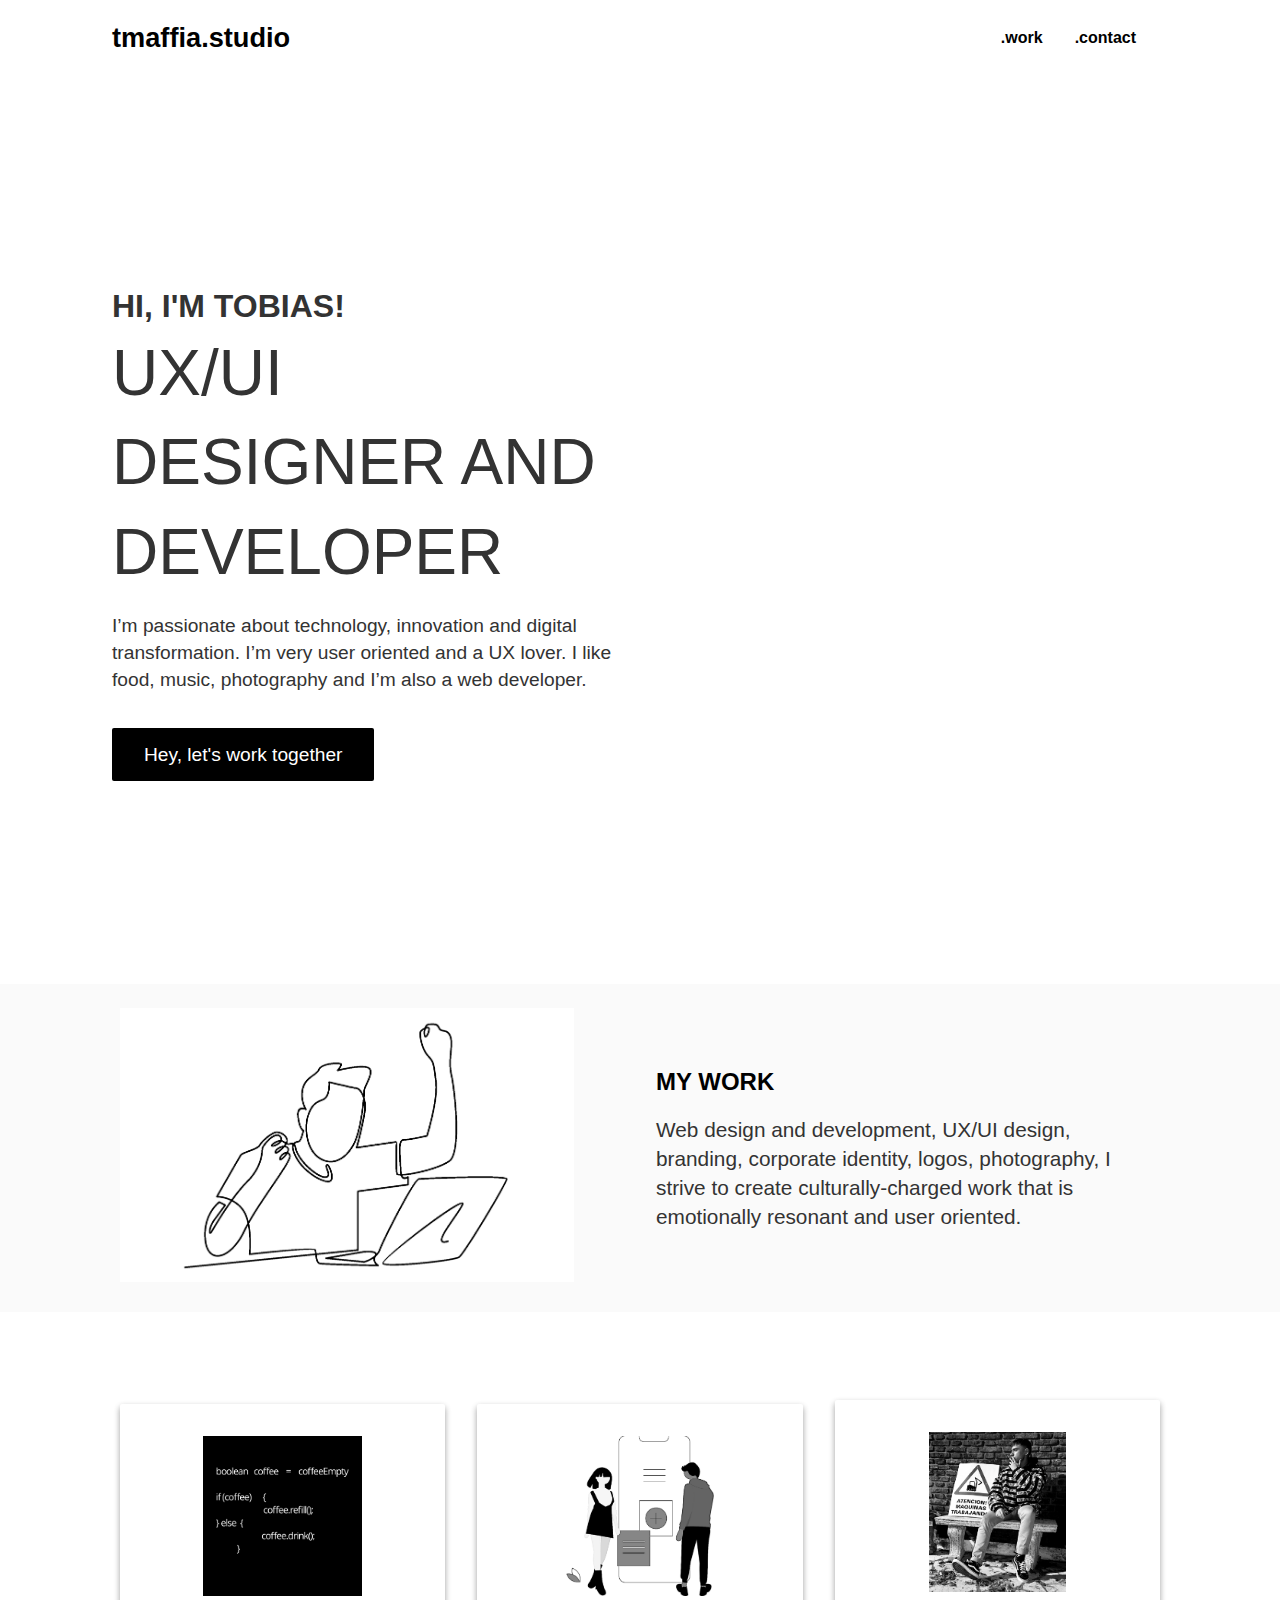
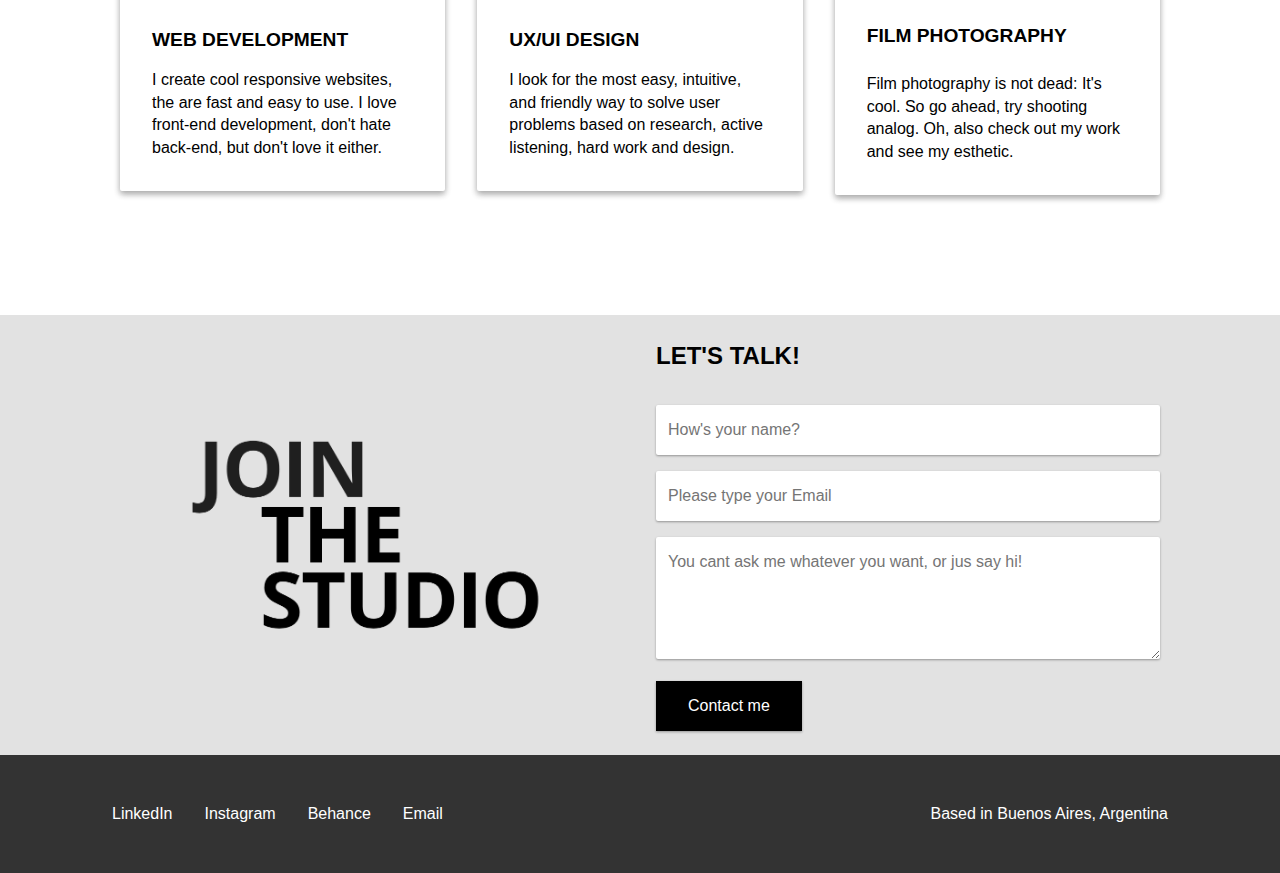
==== index.html @ 6d2ff8a6 "first commit" ====
<!DOCTYPE html>
<html lang="en">

<head>
    <meta charset="UTF-8">
    <meta http-equiv="X-UA-Compatible" content="IE=edge">
    <meta name="viewport" content="width=device-width, initial-scale=1.0">
    <link rel="stylesheet" href="/css/styles-compilado.css">
    <title>Portfolio Tobias Maffia</title>
    <script src="/scripts/app.js"></script>
</head>

<body>
    <!-- Header -->
    <header class="header">
        <div class="container">
            <nav class="nav">
                <div class="nav-logo">
                    <a href="index.html" class="nav-logo__link" title="logo">tmaffia.studio</a>
                </div>
                <div class="nav-menu">
                    <ul class="nav-menu__item">
                        <li><a href="#work" class="nav-menu__link">.work</a></li>
                        <li><a href="#contact" class="nav-menu__link">.contact</a></li>
                    </ul>
                </div>
            </nav>
            <div class="hero">
                <div class="hero-text">
                    <h1 id="about" class="hero-text__main">Hi, i'm Tobias!</h1>
                    <h2 class="hero-text__main2">UX/UI designer and developer</h2>
                    <p class="hero-text__subs">I’m passionate about technology,
                        innovation and digital transformation.
                        I’m very user oriented and a UX lover.
                        I like food, music, photography and I’m
                        also a web developer.</p>
                    <a class="hero-text__btn" href="#contact">Hey, let's work together</a>
                </div>
            </div>
        </div>
    </header>
    <!-- Main -->
    <main class="main">
        <section class="about">
            <div class="container">
                <div class="about-image">
                    <img class="about-image__main" src="/images/mememe.png" alt="Images">
                </div>
                <div class="about-text">
                    <h1 id="work" class="about-text__main"> MY WORK</h1>
                    <p class="about-text__subs">Web design and development, UX/UI design, branding, corporate identity,
                        logos, photography, I strive to create culturally-charged work that is emotionally resonant and user oriented.
                    </p>
                </div>
            </div>
        </section>
        <section class="service">
            <div class="container">
                <div class="card card-1">
                    <div class="card-image">
                        <a href="webDev.html" target="_blank"><img src="/images/codeimage.png" alt="Images" ></a>
                    </div>
                    <div class="card-text">
                        <a href="webDev.html" target="_blank"><h2 class="card-text__title">Web development</h2></a>
                        <p class="card-text__subs">I create cool responsive websites, the are fast and easy to use. I love front-end development, don't  hate back-end, but don't love it either. 
                        </p>
                    </div>
                </div>
                <div class="card card-2">
                    <div class="card-image">
                        <a href="uxui.html" target="_blank"><img src="/images/uxuiimage.png" alt="Images"></a>
                    </div>
                    <div class="card-text">
                        <a href="uxui.html" target="_blank"><h2 class="card-text__title">UX/UI design</h2></a>
                        <p class="card-text__subs">I look for the most easy, intuitive, and friendly way to solve user problems based on research, active listening, hard work and design.
                        </p>
                    </div>
                </div>
                <div class="card card-3">
                    <div class="card-image">
                        <a href="film.html">  <img src="/images/photosec.png" alt="Images"></a>
                    </div>
                    <div class="card-text">
                        <a href="film.html">  <h2 class="card-text__title">Film photography</h2></a>
                        <a href="film.html"> <p class="card-text__subs" id="filmlink"> Film photography is not dead: It's cool. So go ahead, try shooting analog. Oh, also check out my work and see my esthetic.
                        </p></a>
                    </div>
                </div>
            </div>
        </section>
        <section class="contact">
            <div class="container">
                <div class="contact-image">
                    <img src="/images/thestudio.png" alt="Images">
                </div>
                <div id="contact" class="contact-form">
                    <h2 class="contact-title">Let's talk!</h2>
                    <form class="form" name="contact-form" netlify>
                        <div class="form-group group-1">
                            <input type="text" name="name" class="form-input" placeholder="How's your name?">
                        </div>
                        <div class="form-group group-2">
                            <input type="text" name="email" class="form-input" placeholder="Please type your Email">
                        </div>
                        <div class="form-group group-3">
                            <textarea name="message" rows="5" class="form-textarea"
                                placeholder="You cant ask me whatever you want, or jus say hi!"></textarea>
                        </div>
                        <div class="form-group group-4">
                            <input type="submit" class="form-submit" value="Contact me">
                        </div>
                    </form>
                </div>
            </div>
        </section>
    </main>
    <footer class="footer">
        <div class="container">
            <div class="footer-menu">
                <ul class="footer-menu__item">
                    <li><a href="https://www.linkedin.com/in/tobiasmaffia/" class="footer-menu__link" target="_blank">LinkedIn</a></li>
                    <li><a href="https://www.instagram.com/tmaffia.studio/" class="footer-menu__link" target="_blank">Instagram</a></li>
                    <li><a href="https://www.behance.net/tobiasmaffia" class="footer-menu__link" target="_blank">Behance</a></li>
                    <li><a href="mailto:maffiatobias@gmail.com" class="footer-menu__link" target="_blank">Email</a></li>
                </ul>
            </div>
            <div class="footer-copy">
                <p>Based in Buenos Aires, Argentina</p>
            </div>
        </div>
    </footer>
</body>

</html>
---- css/styles-compilado.css ----
* {
  margin: 0;
  padding: 0;
  box-sizing: border-box;
  text-decoration: none;
  list-style: none;
}

body {
  font-family: "Segoe UI", Tahoma, Geneva, Verdana, sans-serif;
  font-size: 1rem;
  font-weight: normal;
  line-height: 1.4;
  background: #ffffff;
  color: #333333;
}

.container {
  padding: 0 1rem;
  margin: 0 auto;
  max-width: 68rem;
  width: 100%;
}

.header .nav {
  display: flex;
  flex-direction: row;
  flex: 1;
  flex-basis: auto;
  justify-content: space-between;
  align-items: center;
  padding: 1.2rem 0;
  margin: 0 auto;
}

.header .nav-logo {
  font-family: inherit;
  line-height: inherit;
}

.header .nav-logo__link {
  font-size: 1.7rem;
  font-weight: 700;
  color: #000000;
}

.header .nav-menu__item {
  display: flex;
  flex-direction: row;
  flex: 1;
  flex-basis: auto;
}

.header .nav-menu__link {
  margin: 0 2rem 0 0;
  font-family: inherit;
  font-size: 1rem;
  font-weight: bold;
  color: #000000;
}

.header .nav-menu__link:hover {
  color: #000000;
}

.header .hero {
  display: grid;
  grid-template-columns: repeat(2, 1fr);
  grid-gap: 2rem;
  justify-content: center;
  align-items: center;
  height: 100vh;
}

.header .hero-text__main {
  font-family: inherit;
  font-size: 2rem;
  font-weight: 700;
  line-height: inherit;
  text-transform: uppercase;
  color: #333333;
}
.header .hero-text__main2 {
  font-family: inherit;
  font-size: 4rem;
  font-weight: 500;
  line-height: inherit;
  text-transform: uppercase;
  color: #333333;
}

.header .hero-text__subs {
  font-family: inherit;
  font-size: 1.2rem;
  font-weight: 400;
  color: #333333;
  margin: 1rem 0 3rem 0;
}

.header .hero-text__btn {
  padding: 1rem 2rem;
  font-family: inherit;
  font-size: 1.2rem;
  font-weight: 500;
  text-align: center;
  color: #ffffff;
  background: #000000;
  border: none;
  outline: none;
  border-radius: 2px;
}

.header .hero-image__main {
  width: 140%;
  height: auto;
}

.main .about {
  background: #FAFAFA;
  margin-top: 0.5rem;
}

.main .about .container {
  display: grid;
  grid-template-columns: repeat(2, 1fr);
  grid-gap: 2rem;
  justify-content: space-between;
  align-items: center;
  padding: 1.5rem;
}

.main .about-image__main {
  width: 90%;
  height: auto;
}

.main .about-text__main {
  font-family: inherit;
  font-size: 1.5rem;
  font-weight: 700;
  line-height: inherit;
  text-transform: uppercase;
  color: #000000;
}

.main .about-text__subs {
  font-family: inherit;
  font-size: 1.3rem;
  font-weight: 400;
  color: #333333;
  margin: 1rem 0 0 0;
}

.main .service {
  margin-top: 4rem;
}

.main .service .container {
  display: grid;
  grid-template-columns: repeat(3, 1fr);
  grid-gap: 2rem;
  justify-content: center;
  align-items: center;
  padding: 1.5rem;
}

.main .service .card {
  padding: 2rem;
  background: #ffffff;
  color: #333333;
  border-radius: 2px;
  box-shadow: 0 3px 6px rgba(0, 0, 0, 0.16), 0 3px 6px rgba(0, 0, 0, 0.23);
}

.main .service .card-image {
  display: flex;
  flex-direction: column;
  flex: 1;
  flex-basis: auto;
  justify-content: center;
  align-items: center;
}

.main .service .card-image img {
  max-height: 10rem;
  height: 100%;
  width: auto;
}

.main .service .card-text {
  margin-top: 1.5rem;
  color: #000000;
}
#filmlink {
  margin-top: 1.5rem;
  color: #000000;
}

.main .service .card-text__title {
  font-family: inherit;
  font-size: 1.2rem;
  font-weight: 600;
  line-height: inherit;
  text-transform: uppercase;
  color: #000000;
  margin-bottom: 1rem;
}

.main .contact {
  background: #e2e2e2;
  margin-top: 6rem;
}

.main .contact .container {
  display: grid;
  grid-template-columns: repeat(2, 1fr);
  grid-gap: 2rem;
  justify-content: space-between;
  align-items: center;
  padding: 1.5rem;
}

.main .contact-image img {
  width: 100%;
  height: auto;
}

.main .contact-form .contact-title {
  font-family: inherit;
  font-size: 1.5rem;
  font-weight: 700;
  line-height: inherit;
  text-transform: uppercase;
  color: #000000;
  margin-bottom: 2rem;
}

.main .contact-form .form {
  display: flex;
  flex-direction: column;
  flex: 1;
  flex-basis: auto;
  width: 100%;
  height: auto;
}

.main .contact-form .form-group {
  width: 100%;
  height: auto;
}

.main .contact-form .form-group:not(:last-child) {
  margin-bottom: 1rem;
}

.main .contact-form .form-input {
  padding: 1rem 0.75rem;
  width: 100%;
  height: auto;
  font-family: inherit;
  font-size: inherit;
  outline: none;
  border: none;
  border-radius: 2px;
  box-shadow: 0 1px 3px rgba(0, 0, 0, 0.12), 0 1px 2px rgba(0, 0, 0, 0.24);
}

.main .contact-form .form-textarea {
  padding: 1rem 0.75rem;
  width: 100%;
  height: auto;
  font-family: inherit;
  font-size: inherit;
  outline: none;
  border: none;
  border-radius: 2px;
  box-shadow: 0 1px 3px rgba(0, 0, 0, 0.12), 0 1px 2px rgba(0, 0, 0, 0.24);
}

.main .contact-form .form-submit {
  padding: 1rem 2rem;
  font-family: inherit;
  font-size: inherit;
  outline: none;
  border: none;
  color: #ffffff;
  background: #000000;
  box-shadow: 0 1px 3px rgba(0, 0, 0, 0.12), 0 1px 2px rgba(0, 0, 0, 0.24);
}

.footer {
  padding: 3rem 0;
  background: #333333;
  color: #ffffff;
}

.footer .container {
  display: flex;
  flex-direction: row;
  flex: 1;
  flex-basis: auto;
  justify-content: space-between;
  align-items: center;
}

.footer-menu__item {
  display: flex;
  flex-direction: row;
  flex: 1;
  flex-basis: auto;
}

.footer-menu__link {
  margin: 0 2rem 0 0;
  font-family: inherit;
  font-size: 1rem;
  color: #ffffff;
}

@media only screen and (max-width: 600px) {
  .header .nav {
    flex-direction: column;
    justify-content: center;
  }

  .header .hero {
    grid-template-columns: 1fr;
    justify-content: center;
    margin-top: 5rem;
  }

  .header .hero-text {
    order: 2;
    font-size: 1.2rem;
  }

  .main .about .container {
    grid-template-columns: 1fr;
    justify-content: center;
  }

  .main .about-image img {
    width: 100%;
    height: auto;
  }

  .main .service .container {
    grid-template-columns: 1fr;
    justify-content: center;
  }

  .main .contact .container {
    grid-template-columns: 1fr;
    justify-content: center;
    margin-bottom: 2rem;
  }

  .main .contact-image img {
    width: 100%;
    height: auto;
  }

  .footer .container {
    flex-direction: column;
    justify-content: center;
    justify-content: center;
    align-items: center;
    text-align: center;
  }

  .footer-menu__item {
    display: flex;
    flex-direction: row;
    flex: 1;
    flex-basis: auto;
    margin-bottom: 2rem;
  }

  .footer-menu__link {
    margin: 0 1rem 0 1rem;
    font-family: inherit;
    font-size: 1rem;
    color: #ffffff;
  }
}
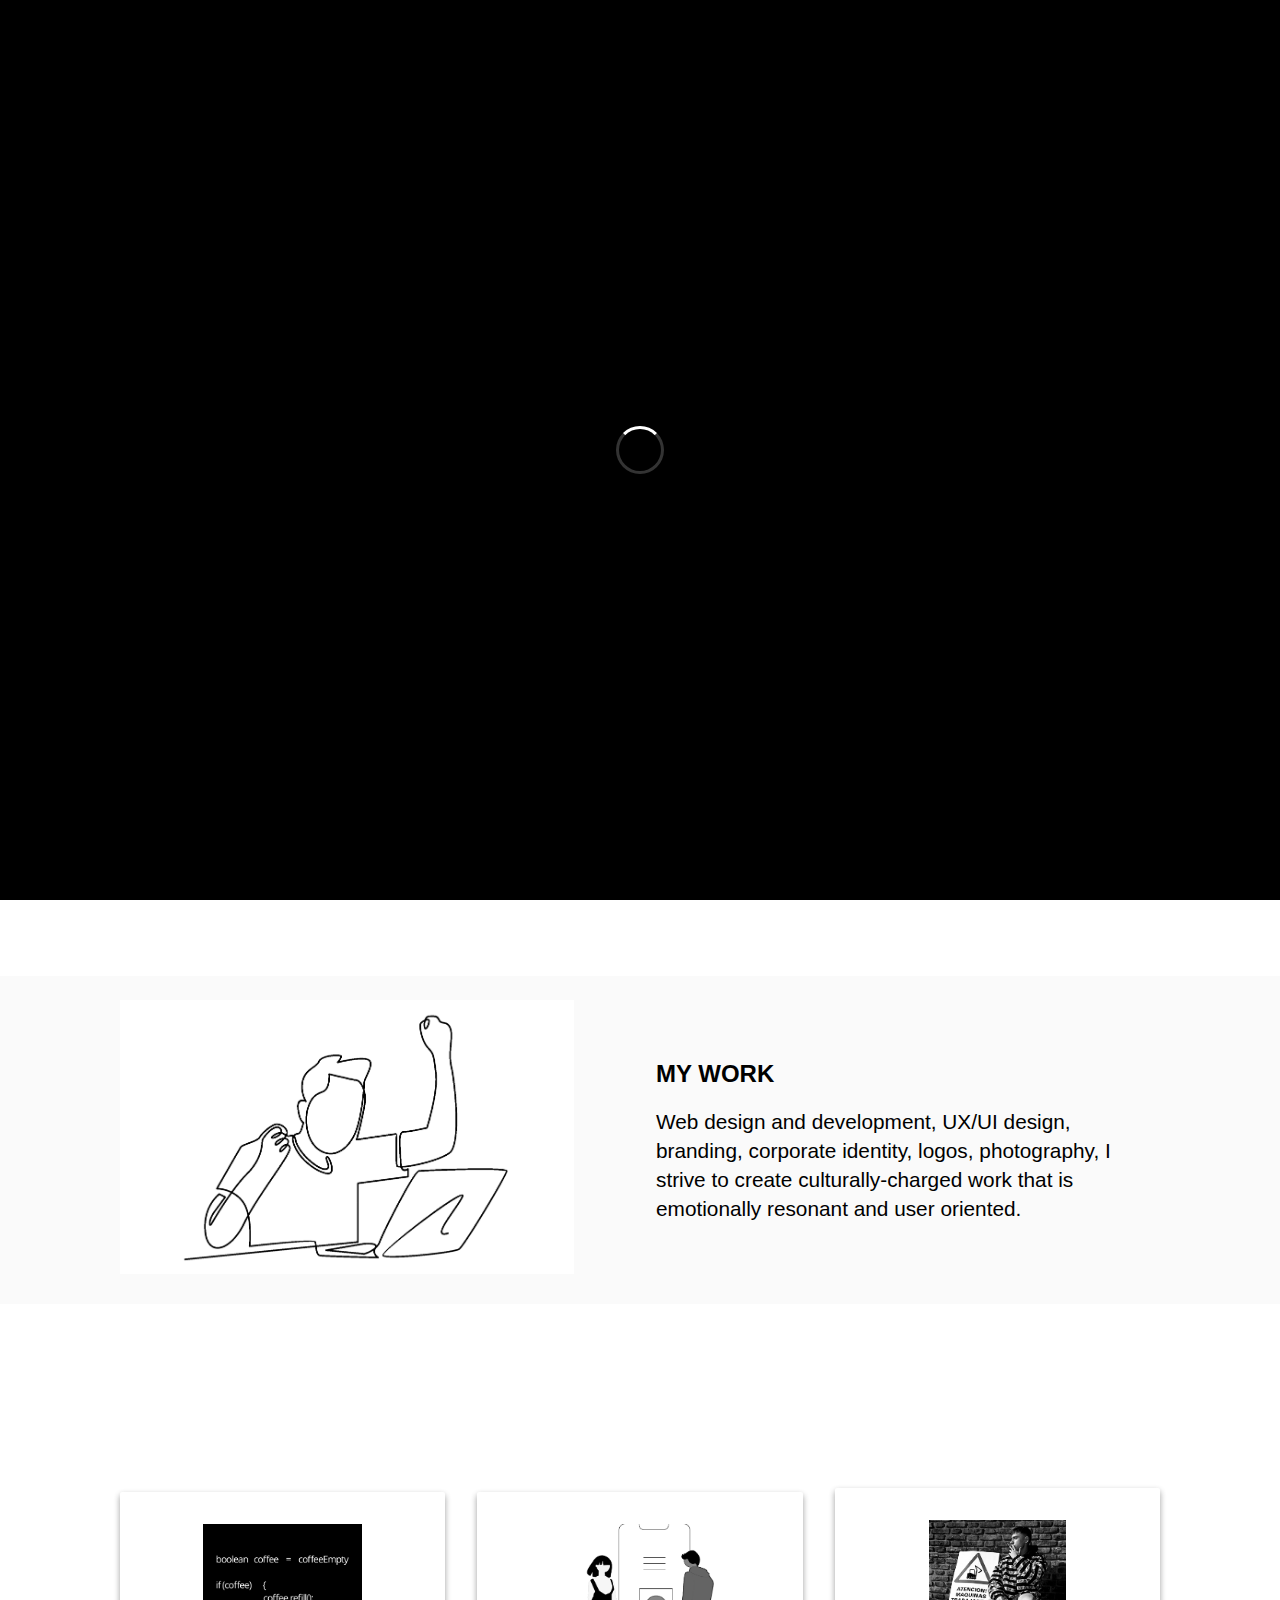
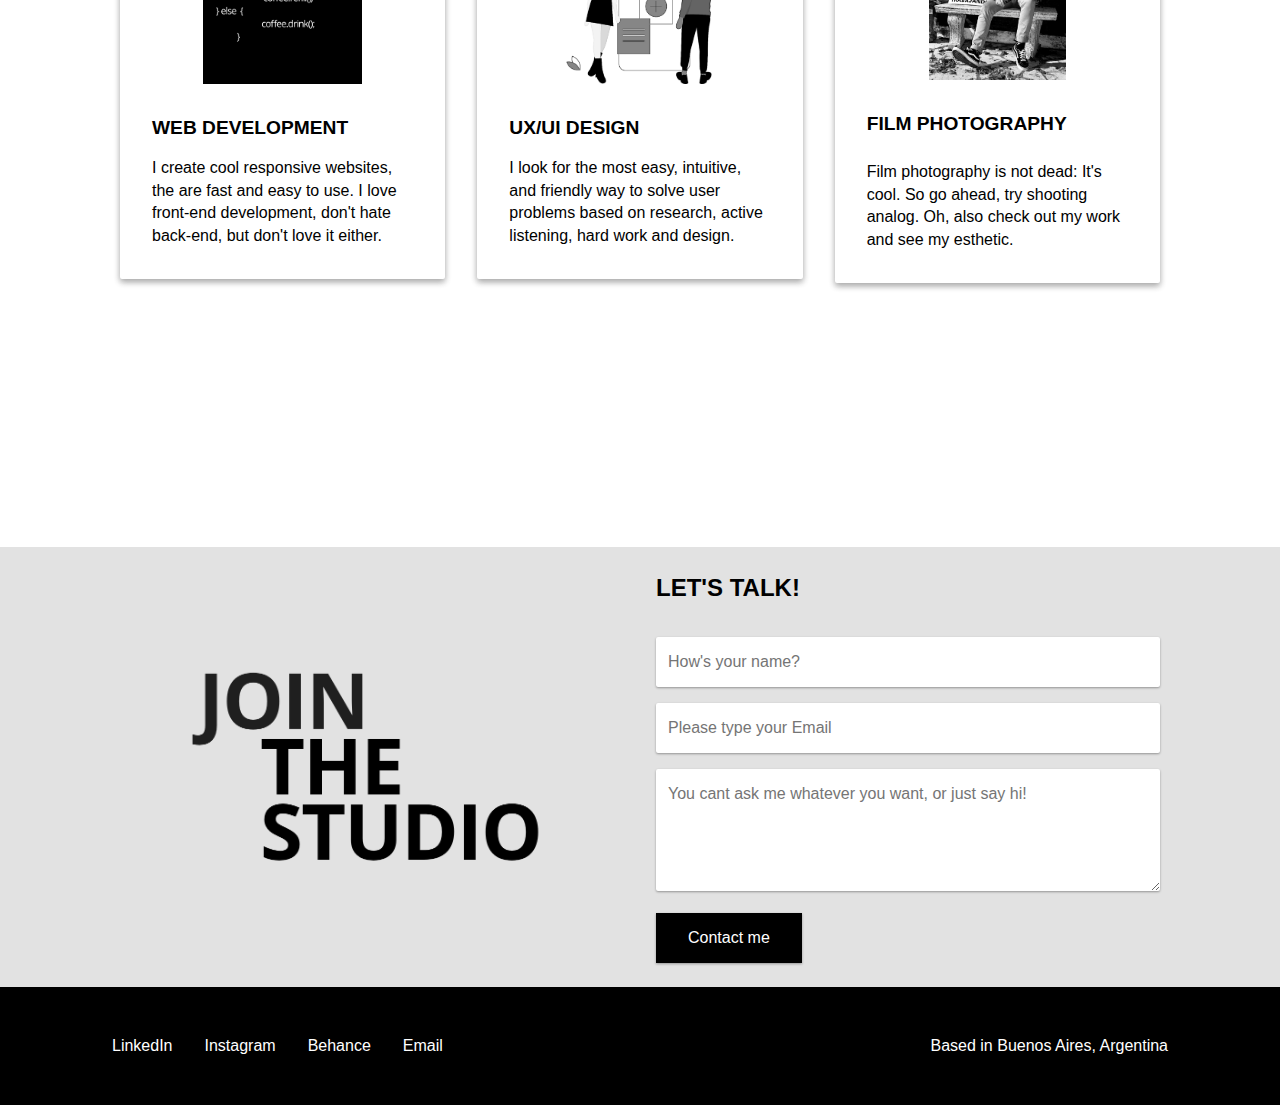
==== commit a03ea958: "version actualizada" ====
--- a/index.html
+++ b/index.html
@@ -11,17 +11,71 @@
 </head>
 
 <body>
+    
+    <!-- Loading CSS -->
+<style>
+    .loading {
+        position: fixed;
+        top: 0;
+        left: 0;
+        right: 0;
+        bottom: 0;
+        background-color: rgb(0, 0, 0);
+        display: flex;
+        justify-content: center;
+        align-items: center;
+        z-index: 9999;
+        transition: 1s all;
+        opacity: 0;
+    }
+    .loading.show {
+        opacity: 1;
+    }
+    .loading .spin {
+        border: 3px solid hsla(0, 0%, 100%, 0.2);
+        border-top-color: #ffffff;
+        border-radius: 50%;
+        width: 3em;
+        height: 3em;
+        animation: spin 1s linear infinite;
+    }
+    @keyframes spin {
+      to {
+        transform: rotate(360deg);
+      }
+    }          
+    
+    
+</style>
+
+<!-- Loading HTML -->
+<div class="loading show">
+    <div class="spin"></div>
+</div>
+
+<!-- Loading Javascript -->
+<script>
+// Loading
+var Loading=(loadingDelayHidden=0)=>{let loading=null;const myLoadingDelayHidden=loadingDelayHidden;let imgs=[];let lenImgs=0;let counterImgsLoading=0;function incrementCounterImgs(){counterImgsLoading+=1;if(counterImgsLoading===lenImgs){hideLoading()}}function hideLoading(){if(loading!==null){loading.classList.remove('show');setTimeout(function(){loading.remove()},myLoadingDelayHidden)}}function init(){document.addEventListener('DOMContentLoaded',function(){loading=document.querySelector('.loading');imgs=Array.from(document.images);lenImgs=imgs.length;if(imgs.length===0){hideLoading()}else{imgs.forEach(function(img){img.addEventListener('load',incrementCounterImgs,false)})}})}return{'init':init}}
+
+Loading(1000).init();
+
+
+</script>
+
     <!-- Header -->
     <header class="header">
         <div class="container">
             <nav class="nav">
                 <div class="nav-logo">
-                    <a href="index.html" class="nav-logo__link" title="logo">tmaffia.studio</a>
+                    <a id="logo" href="index.html" class="nav-logo__link" title="logo">tmaffia.studio</a>
                 </div>
                 <div class="nav-menu">
                     <ul class="nav-menu__item">
                         <li><a href="#work" class="nav-menu__link">.work</a></li>
+                        <li><a href="/about.html" class="nav-menu__link">.about</a></li>
                         <li><a href="#contact" class="nav-menu__link">.contact</a></li>
+                        <li><a href="/images/TOBIAS_MAFFIA_RESUME.pdf" download="Tobias-Maffia-Resume" class="nav-menu__link">.my resume</a></li>
                     </ul>
                 </div>
             </nav>
@@ -34,20 +88,20 @@
                         I’m very user oriented and a UX lover.
                         I like food, music, photography and I’m
                         also a web developer.</p>
-                    <a class="hero-text__btn" href="#contact">Hey, let's work together</a>
+                    
                 </div>
             </div>
         </div>
     </header>
     <!-- Main -->
     <main class="main">
-        <section class="about">
+        <section id="work" class="about">
             <div class="container">
                 <div class="about-image">
                     <img class="about-image__main" src="/images/mememe.png" alt="Images">
                 </div>
                 <div class="about-text">
-                    <h1 id="work" class="about-text__main"> MY WORK</h1>
+                    <h1 class="about-text__main"> MY WORK</h1>
                     <p class="about-text__subs">Web design and development, UX/UI design, branding, corporate identity,
                         logos, photography, I strive to create culturally-charged work that is emotionally resonant and user oriented.
                     </p>
@@ -58,20 +112,20 @@
             <div class="container">
                 <div class="card card-1">
                     <div class="card-image">
-                        <a href="webDev.html" target="_blank"><img src="/images/codeimage.png" alt="Images" ></a>
+                        <a href="webDev.html" ><img src="/images/codeimage.png" alt="Images" ></a>
                     </div>
                     <div class="card-text">
-                        <a href="webDev.html" target="_blank"><h2 class="card-text__title">Web development</h2></a>
+                        <a href="webDev.html" ><h2 class="card-text__title">Web development</h2></a>
                         <p class="card-text__subs">I create cool responsive websites, the are fast and easy to use. I love front-end development, don't  hate back-end, but don't love it either. 
                         </p>
                     </div>
                 </div>
                 <div class="card card-2">
                     <div class="card-image">
-                        <a href="uxui.html" target="_blank"><img src="/images/uxuiimage.png" alt="Images"></a>
+                        <a href="uxui.html" ><img src="/images/uxuiimage.png" alt="Images"></a>
                     </div>
                     <div class="card-text">
-                        <a href="uxui.html" target="_blank"><h2 class="card-text__title">UX/UI design</h2></a>
+                        <a href="uxui.html" ><h2 class="card-text__title">UX/UI design</h2></a>
                         <p class="card-text__subs">I look for the most easy, intuitive, and friendly way to solve user problems based on research, active listening, hard work and design.
                         </p>
                     </div>
@@ -97,14 +151,14 @@
                     <h2 class="contact-title">Let's talk!</h2>
                     <form class="form" name="contact-form" netlify>
                         <div class="form-group group-1">
-                            <input type="text" name="name" class="form-input" placeholder="How's your name?">
+                            <input type="text" name="name" class="form-input" placeholder="How's your name?" required>
                         </div>
                         <div class="form-group group-2">
-                            <input type="text" name="email" class="form-input" placeholder="Please type your Email">
+                            <input type="text" name="email" class="form-input" placeholder="Please type your Email" required>
                         </div>
                         <div class="form-group group-3">
                             <textarea name="message" rows="5" class="form-textarea"
-                                placeholder="You cant ask me whatever you want, or jus say hi!"></textarea>
+                                placeholder="You cant ask me whatever you want, or just say hi!" required></textarea>
                         </div>
                         <div class="form-group group-4">
                             <input type="submit" class="form-submit" value="Contact me">
@@ -116,6 +170,7 @@
     </main>
     <footer class="footer">
         <div class="container">
+            <a href="#logo" class="return"><i class="fa fa-arrow-up"></i></a>
             <div class="footer-menu">
                 <ul class="footer-menu__item">
                     <li><a href="https://www.linkedin.com/in/tobiasmaffia/" class="footer-menu__link" target="_blank">LinkedIn</a></li>
--- a/css/styles-compilado.css
+++ b/css/styles-compilado.css
@@ -12,7 +12,7 @@
   font-weight: normal;
   line-height: 1.4;
   background: #ffffff;
-  color: #333333;
+  color: #000000;
 }
 
 .container {
@@ -52,7 +52,7 @@
 }
 
 .header .nav-menu__link {
-  margin: 0 2rem 0 0;
+  margin: 0 2rem 0 1rem;
   font-family: inherit;
   font-size: 1rem;
   font-weight: bold;
@@ -65,8 +65,6 @@
 
 .header .hero {
   display: grid;
-  grid-template-columns: repeat(2, 1fr);
-  grid-gap: 2rem;
   justify-content: center;
   align-items: center;
   height: 100vh;
@@ -74,50 +72,33 @@
 
 .header .hero-text__main {
   font-family: inherit;
-  font-size: 2rem;
-  font-weight: 700;
+  font-size: 4rem;
+  font-weight: 300;
   line-height: inherit;
   text-transform: uppercase;
-  color: #333333;
+  color: #000000;
 }
 .header .hero-text__main2 {
   font-family: inherit;
-  font-size: 4rem;
-  font-weight: 500;
-  line-height: inherit;
+  font-size: 5rem;
+  font-weight: 600;
+  line-height: inherit;
+  line-height: 5rem;
   text-transform: uppercase;
-  color: #333333;
+  color: #000000;
 }
 
 .header .hero-text__subs {
   font-family: inherit;
-  font-size: 1.2rem;
+  font-size: 1.5rem;
   font-weight: 400;
-  color: #333333;
+  color: #000000;
   margin: 1rem 0 3rem 0;
 }
 
-.header .hero-text__btn {
-  padding: 1rem 2rem;
-  font-family: inherit;
-  font-size: 1.2rem;
-  font-weight: 500;
-  text-align: center;
-  color: #ffffff;
-  background: #000000;
-  border: none;
-  outline: none;
-  border-radius: 2px;
-}
-
-.header .hero-image__main {
-  width: 140%;
-  height: auto;
-}
 
 .main .about {
-  background: #FAFAFA;
-  margin-top: 0.5rem;
+  background: hsl(0, 0%, 98%);
 }
 
 .main .about .container {
@@ -147,12 +128,13 @@
   font-family: inherit;
   font-size: 1.3rem;
   font-weight: 400;
-  color: #333333;
+  color: #000000;
   margin: 1rem 0 0 0;
 }
 
 .main .service {
-  margin-top: 4rem;
+  margin-top: 10rem;
+  margin-bottom: 15rem;
 }
 
 .main .service .container {
@@ -290,7 +272,7 @@
 
 .footer {
   padding: 3rem 0;
-  background: #333333;
+  background: #000000;
   color: #ffffff;
 }
 
@@ -317,11 +299,45 @@
   color: #ffffff;
 }
 
+.return {
+  width: 50px;
+  height: 50px;
+  position: fixed;
+  cursor: pointer;
+  bottom: 15px;
+  right: 15px;
+  line-height: 50px;
+  text-align: center;
+  background-image: url(/images/ios-arrow-dropup-circle.svg);
+  background-repeat: no-repeat;
+  background-size: cover;
+  background-position: center;
+}
+
 @media only screen and (max-width: 600px) {
+
+  .return {
+    width: 30px;
+    height: 30px;
+    bottom: 5px;
+    right: 5px;
+  }
+
   .header .nav {
     flex-direction: column;
     justify-content: center;
-  }
+    margin-bottom: 0rem;
+  
+  }
+
+  .header .nav-menu__link {
+    margin: 14px;
+    font-family: inherit;
+    font-size: 14px;
+    font-weight: bold;
+    color: #000000;
+  }
+  
 
   .header .hero {
     grid-template-columns: 1fr;
@@ -334,6 +350,24 @@
     font-size: 1.2rem;
   }
 
+  .header .hero-text {
+    order: 2;
+    font-size: 1.2rem;
+  }
+  .header .hero-text__main {
+      font-size: 3rem;
+      line-height: 3rem;
+    }
+    .header .hero-text__main2 {
+      padding-top: 1rem;
+      font-size: 3rem;
+      line-height: 3rem;
+    }
+
+    .header .hero-text__subs {
+      padding-top: 0.5rem;
+    }
+
   .main .about .container {
     grid-template-columns: 1fr;
     justify-content: center;
@@ -344,16 +378,24 @@
     height: auto;
   }
 
+  .main .service {
+    margin-top: 5rem;
+    margin-bottom: 8rem;
+  }
+
   .main .service .container {
     grid-template-columns: 1fr;
     justify-content: center;
-  }
+    
+}
 
   .main .contact .container {
     grid-template-columns: 1fr;
     justify-content: center;
     margin-bottom: 2rem;
   }
+
+  
 
   .main .contact-image img {
     width: 100%;
